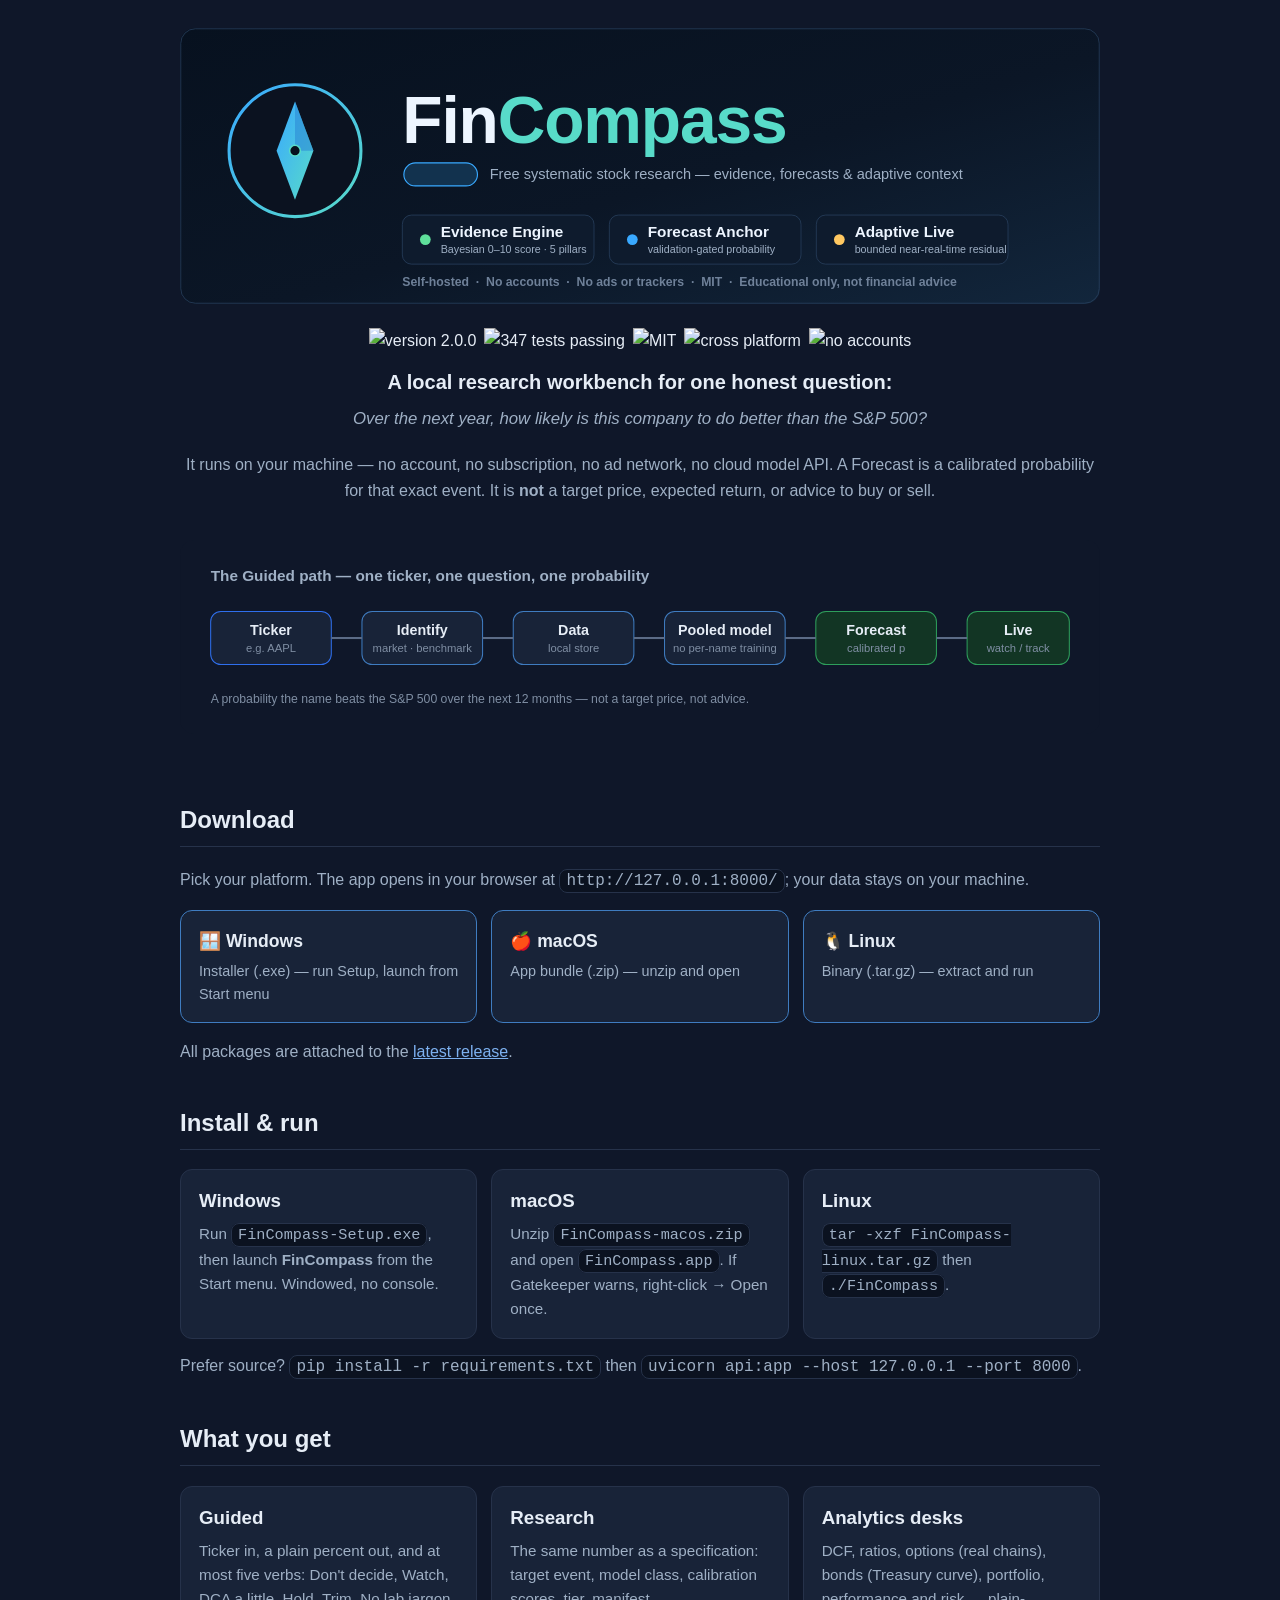
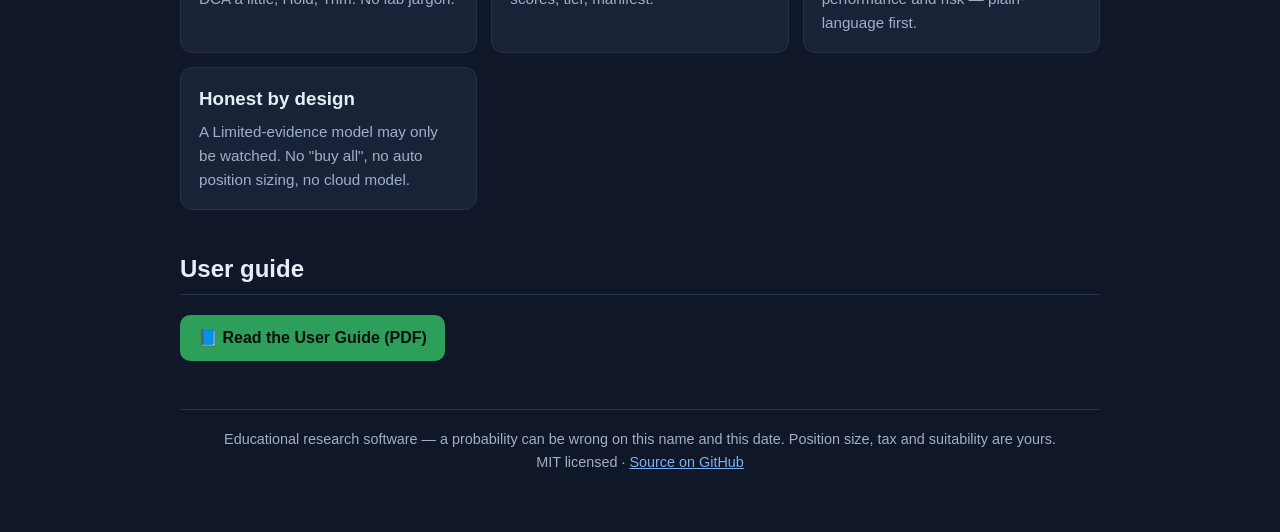
==== site/index.html @ 32023043 "build: GitHub Pages landing page and release-asset publishing - Add site/ landing page (banner, pipe" ====
<!doctype html>
<html lang="en">
<head>
<meta charset="utf-8">
<meta name="viewport" content="width=device-width, initial-scale=1">
<title>FinCompass — free, local systematic stock research</title>
<meta name="description" content="A local research workbench that answers one honest question: over the next year, how likely is this company to beat the S&P 500? No account, no cloud, no advice.">
<style>
  :root { --bg:#0f1729; --panel:#182338; --ink:#e6edf6; --muted:#9fb0c5; --line:#26324a; --blue:#3f7cc0; --green:#2e9e5b; }
  * { box-sizing: border-box; }
  body { margin:0; background:var(--bg); color:var(--ink); font:16px/1.6 "Segoe UI",Helvetica,Arial,sans-serif; }
  a { color:#7db1f0; }
  .wrap { max-width:960px; margin:0 auto; padding:28px 20px 64px; }
  header img { width:100%; height:auto; border-radius:14px; }
  .badges { display:flex; flex-wrap:wrap; gap:8px; justify-content:center; margin:16px 0; }
  .badges img { height:22px; }
  .tag { text-align:center; color:var(--muted); font-size:1.05em; margin:8px 0 20px; }
  .lead { text-align:center; font-size:1.25em; font-weight:600; margin:6px 0; }
  h2 { border-bottom:1px solid var(--line); padding-bottom:6px; margin-top:40px; }
  .grid { display:grid; grid-template-columns:repeat(auto-fit,minmax(230px,1fr)); gap:14px; }
  .card { background:var(--panel); border:1px solid var(--line); border-radius:12px; padding:16px 18px; }
  .card h3 { margin:0 0 6px; }
  .card p { margin:0; color:var(--muted); font-size:0.95em; }
  .dl { display:flex; flex-wrap:wrap; gap:14px; margin:16px 0; }
  .dl a { flex:1 1 220px; text-decoration:none; background:var(--panel); border:1px solid var(--blue); border-radius:12px; padding:16px 18px; color:var(--ink); transition:.15s; }
  .dl a:hover { border-color:#5b9be6; transform:translateY(-1px); }
  .dl .os { font-weight:700; font-size:1.1em; }
  .dl .note { color:var(--muted); font-size:0.9em; display:block; margin-top:4px; }
  code, pre { background:#0b1220; border:1px solid var(--line); border-radius:8px; }
  code { padding:2px 6px; }
  pre { padding:14px 16px; overflow-x:auto; }
  .muted { color:var(--muted); }
  .cta { display:inline-block; background:var(--green); color:#04120a; font-weight:700; padding:10px 18px; border-radius:10px; text-decoration:none; }
  footer { margin-top:48px; border-top:1px solid var(--line); padding-top:18px; color:var(--muted); font-size:0.9em; text-align:center; }
</style>
</head>
<body>
<div class="wrap">
  <header>
    <img src="assets/banner.svg" alt="FinCompass — free systematic stock research">
  </header>

  <div class="badges">
    <img src="https://img.shields.io/badge/version-2.0.0-2f6fed" alt="version 2.0.0">
    <img src="https://img.shields.io/badge/tests-347%20passing-2e9e5b" alt="347 tests passing">
    <img src="https://img.shields.io/badge/license-MIT-58dbc9" alt="MIT">
    <img src="https://img.shields.io/badge/platform-Windows%20%7C%20macOS%20%7C%20Linux-9fb0c5" alt="cross platform">
    <img src="https://img.shields.io/badge/accounts-none-5fe09b" alt="no accounts">
  </div>

  <p class="lead">A local research workbench for one honest question:</p>
  <p class="tag"><em>Over the next year, how likely is this company to do better than the S&amp;P 500?</em></p>

  <p class="muted" style="text-align:center">It runs on your machine — no account, no subscription, no ad network, no cloud model API. A Forecast is a calibrated probability for that exact event. It is <strong>not</strong> a target price, expected return, or advice to buy or sell.</p>

  <img src="assets/pipeline.svg" alt="Guided path: ticker to forecast to live" style="width:100%;height:auto;margin:20px 0">

  <h2 id="download">Download</h2>
  <p class="muted">Pick your platform. The app opens in your browser at <code>http://127.0.0.1:8000/</code>; your data stays on your machine.</p>
  <div class="dl">
    <a href="https://github.com/rajeevyadav/fincompass/releases/latest">
      <span class="os">🪟 Windows</span><span class="note">Installer (.exe) — run Setup, launch from Start menu</span>
    </a>
    <a href="https://github.com/rajeevyadav/fincompass/releases/latest">
      <span class="os">🍎 macOS</span><span class="note">App bundle (.zip) — unzip and open</span>
    </a>
    <a href="https://github.com/rajeevyadav/fincompass/releases/latest">
      <span class="os">🐧 Linux</span><span class="note">Binary (.tar.gz) — extract and run</span>
    </a>
  </div>
  <p class="muted">All packages are attached to the <a href="https://github.com/rajeevyadav/fincompass/releases/latest">latest release</a>.</p>

  <h2 id="install">Install &amp; run</h2>
  <div class="grid">
    <div class="card"><h3>Windows</h3><p>Run <code>FinCompass-Setup.exe</code>, then launch <strong>FinCompass</strong> from the Start menu. Windowed, no console.</p></div>
    <div class="card"><h3>macOS</h3><p>Unzip <code>FinCompass-macos.zip</code> and open <code>FinCompass.app</code>. If Gatekeeper warns, right-click → Open once.</p></div>
    <div class="card"><h3>Linux</h3><p><code>tar -xzf FinCompass-linux.tar.gz</code> then <code>./FinCompass</code>.</p></div>
  </div>
  <p class="muted" style="margin-top:14px">Prefer source? <code>pip install -r requirements.txt</code> then <code>uvicorn api:app --host 127.0.0.1 --port 8000</code>.</p>

  <h2 id="what">What you get</h2>
  <div class="grid">
    <div class="card"><h3>Guided</h3><p>Ticker in, a plain percent out, and at most five verbs: Don't decide, Watch, DCA a little, Hold, Trim. No lab jargon.</p></div>
    <div class="card"><h3>Research</h3><p>The same number as a specification: target event, model class, calibration scores, tier, manifest.</p></div>
    <div class="card"><h3>Analytics desks</h3><p>DCF, ratios, options (real chains), bonds (Treasury curve), portfolio, performance and risk — plain-language first.</p></div>
    <div class="card"><h3>Honest by design</h3><p>A Limited-evidence model may only be watched. No "buy all", no auto position sizing, no cloud model.</p></div>
  </div>

  <h2 id="guide">User guide</h2>
  <p><a class="cta" href="https://github.com/rajeevyadav/fincompass/blob/main/docs/FinCompass-User-Guide.pdf">📘 Read the User Guide (PDF)</a></p>

  <footer>
    Educational research software — a probability can be wrong on this name and this date. Position size, tax and suitability are yours.
    <br>MIT licensed · <a href="https://github.com/rajeevyadav/fincompass">Source on GitHub</a>
  </footer>
</div>
</body>
</html>
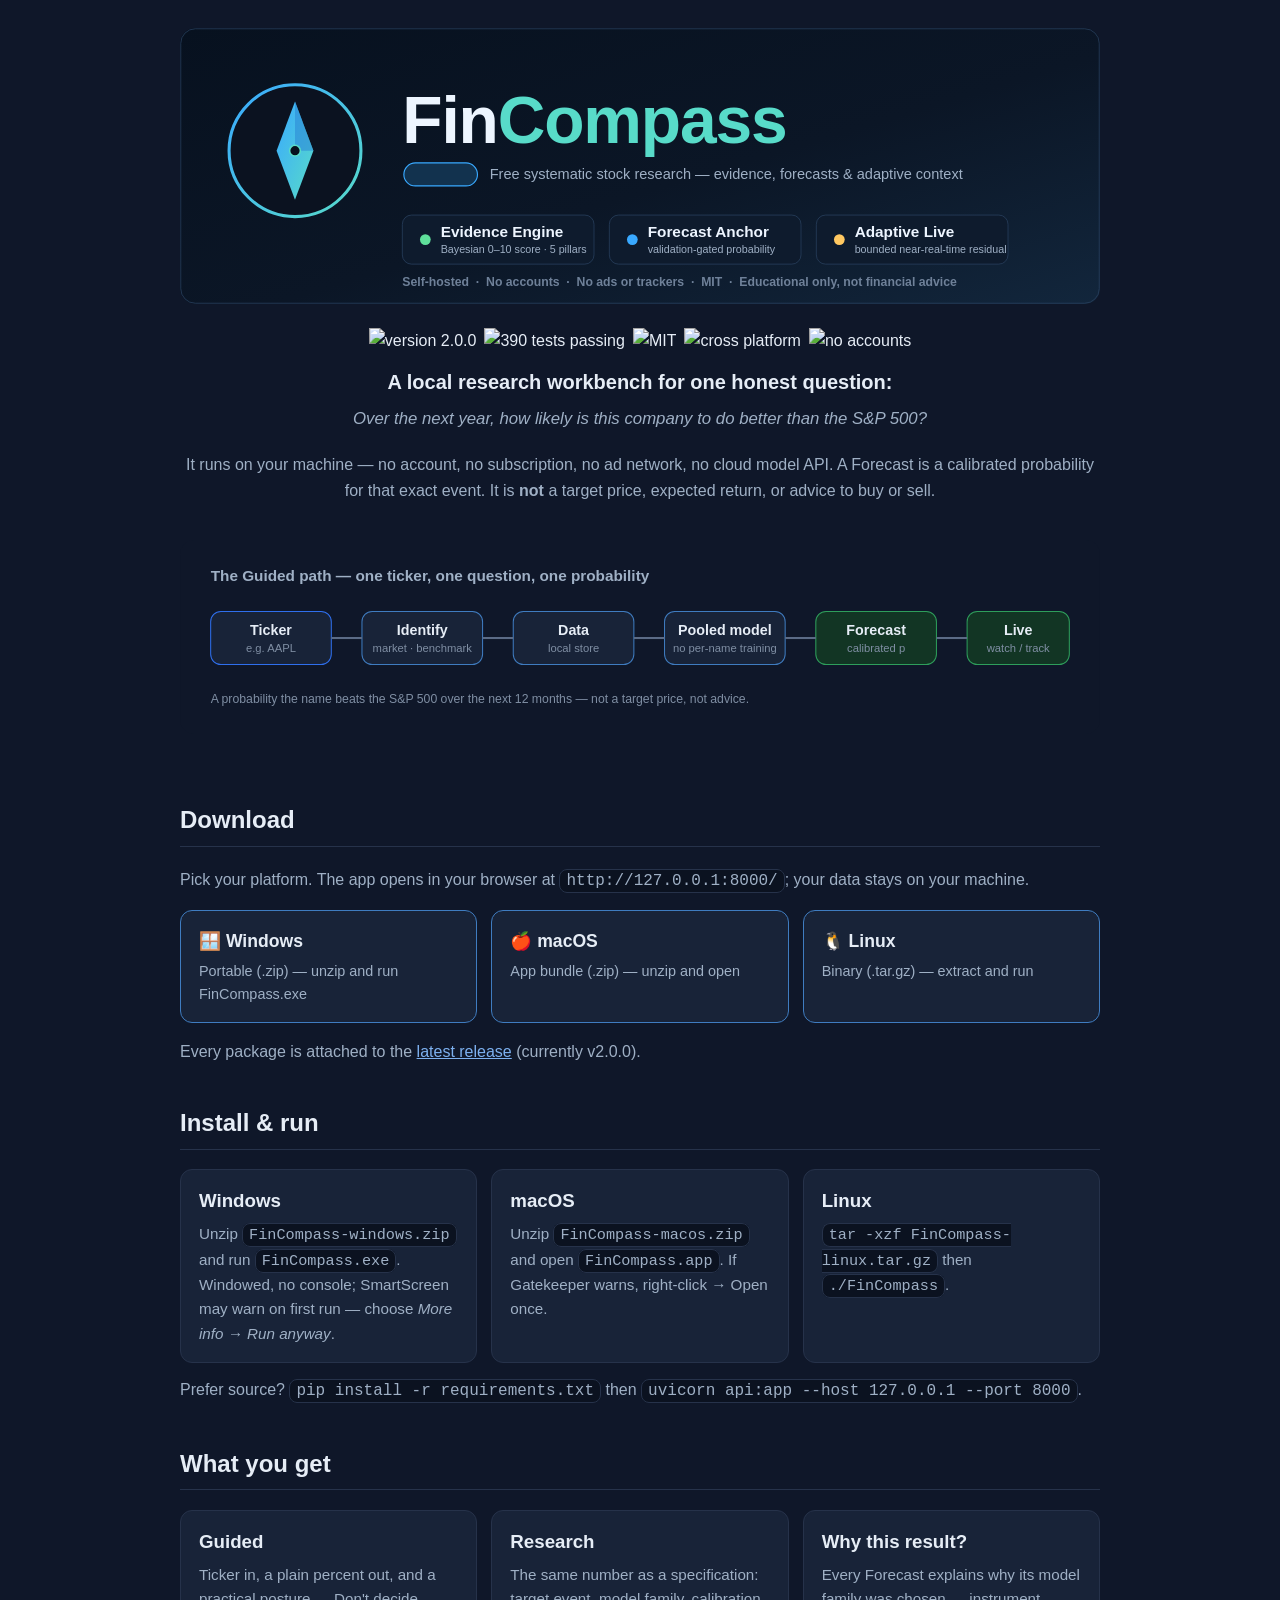
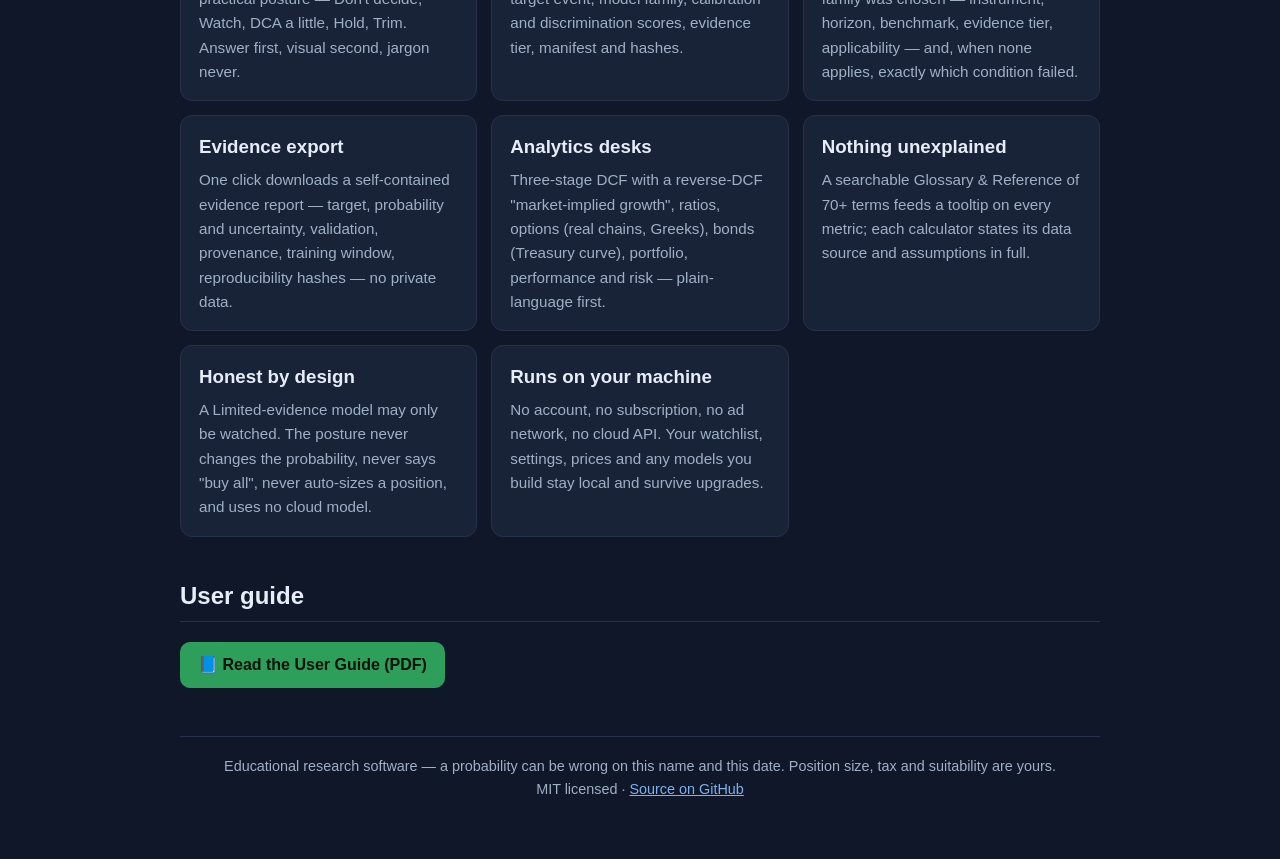
==== commit b4cb9dc6: "docs: refresh landing page for 2.0.0 — new capabilities, direct per-OS download links Reflects the c" ====
--- a/site/index.html
+++ b/site/index.html
@@ -42,7 +42,7 @@
 
   <div class="badges">
     <img src="https://img.shields.io/badge/version-2.0.0-2f6fed" alt="version 2.0.0">
-    <img src="https://img.shields.io/badge/tests-347%20passing-2e9e5b" alt="347 tests passing">
+    <img src="https://img.shields.io/badge/tests-390%20passing-2e9e5b" alt="390 tests passing">
     <img src="https://img.shields.io/badge/license-MIT-58dbc9" alt="MIT">
     <img src="https://img.shields.io/badge/platform-Windows%20%7C%20macOS%20%7C%20Linux-9fb0c5" alt="cross platform">
     <img src="https://img.shields.io/badge/accounts-none-5fe09b" alt="no accounts">
@@ -58,21 +58,21 @@
   <h2 id="download">Download</h2>
   <p class="muted">Pick your platform. The app opens in your browser at <code>http://127.0.0.1:8000/</code>; your data stays on your machine.</p>
   <div class="dl">
-    <a href="https://github.com/rajeevyadav/fincompass/releases/latest">
-      <span class="os">🪟 Windows</span><span class="note">Installer (.exe) — run Setup, launch from Start menu</span>
+    <a href="https://github.com/rajeevyadav/fincompass/releases/latest/download/FinCompass-windows.zip">
+      <span class="os">🪟 Windows</span><span class="note">Portable (.zip) — unzip and run FinCompass.exe</span>
     </a>
-    <a href="https://github.com/rajeevyadav/fincompass/releases/latest">
+    <a href="https://github.com/rajeevyadav/fincompass/releases/latest/download/FinCompass-macos.zip">
       <span class="os">🍎 macOS</span><span class="note">App bundle (.zip) — unzip and open</span>
     </a>
-    <a href="https://github.com/rajeevyadav/fincompass/releases/latest">
+    <a href="https://github.com/rajeevyadav/fincompass/releases/latest/download/FinCompass-linux.tar.gz">
       <span class="os">🐧 Linux</span><span class="note">Binary (.tar.gz) — extract and run</span>
     </a>
   </div>
-  <p class="muted">All packages are attached to the <a href="https://github.com/rajeevyadav/fincompass/releases/latest">latest release</a>.</p>
+  <p class="muted">Every package is attached to the <a href="https://github.com/rajeevyadav/fincompass/releases/latest">latest release</a> (currently v2.0.0).</p>
 
   <h2 id="install">Install &amp; run</h2>
   <div class="grid">
-    <div class="card"><h3>Windows</h3><p>Run <code>FinCompass-Setup.exe</code>, then launch <strong>FinCompass</strong> from the Start menu. Windowed, no console.</p></div>
+    <div class="card"><h3>Windows</h3><p>Unzip <code>FinCompass-windows.zip</code> and run <code>FinCompass.exe</code>. Windowed, no console; SmartScreen may warn on first run — choose <em>More info → Run anyway</em>.</p></div>
     <div class="card"><h3>macOS</h3><p>Unzip <code>FinCompass-macos.zip</code> and open <code>FinCompass.app</code>. If Gatekeeper warns, right-click → Open once.</p></div>
     <div class="card"><h3>Linux</h3><p><code>tar -xzf FinCompass-linux.tar.gz</code> then <code>./FinCompass</code>.</p></div>
   </div>
@@ -80,10 +80,14 @@
 
   <h2 id="what">What you get</h2>
   <div class="grid">
-    <div class="card"><h3>Guided</h3><p>Ticker in, a plain percent out, and at most five verbs: Don't decide, Watch, DCA a little, Hold, Trim. No lab jargon.</p></div>
-    <div class="card"><h3>Research</h3><p>The same number as a specification: target event, model class, calibration scores, tier, manifest.</p></div>
-    <div class="card"><h3>Analytics desks</h3><p>DCF, ratios, options (real chains), bonds (Treasury curve), portfolio, performance and risk — plain-language first.</p></div>
-    <div class="card"><h3>Honest by design</h3><p>A Limited-evidence model may only be watched. No "buy all", no auto position sizing, no cloud model.</p></div>
+    <div class="card"><h3>Guided</h3><p>Ticker in, a plain percent out, and a practical posture — Don't decide, Watch, DCA a little, Hold, Trim. Answer first, visual second, jargon never.</p></div>
+    <div class="card"><h3>Research</h3><p>The same number as a specification: target event, model family, calibration and discrimination scores, evidence tier, manifest and hashes.</p></div>
+    <div class="card"><h3>Why this result?</h3><p>Every Forecast explains why its model family was chosen — instrument, horizon, benchmark, evidence tier, applicability — and, when none applies, exactly which condition failed.</p></div>
+    <div class="card"><h3>Evidence export</h3><p>One click downloads a self-contained evidence report — target, probability and uncertainty, validation, provenance, training window, reproducibility hashes — no private data.</p></div>
+    <div class="card"><h3>Analytics desks</h3><p>Three-stage DCF with a reverse-DCF "market-implied growth", ratios, options (real chains, Greeks), bonds (Treasury curve), portfolio, performance and risk — plain-language first.</p></div>
+    <div class="card"><h3>Nothing unexplained</h3><p>A searchable Glossary &amp; Reference of 70+ terms feeds a tooltip on every metric; each calculator states its data source and assumptions in full.</p></div>
+    <div class="card"><h3>Honest by design</h3><p>A Limited-evidence model may only be watched. The posture never changes the probability, never says "buy all", never auto-sizes a position, and uses no cloud model.</p></div>
+    <div class="card"><h3>Runs on your machine</h3><p>No account, no subscription, no ad network, no cloud API. Your watchlist, settings, prices and any models you build stay local and survive upgrades.</p></div>
   </div>
 
   <h2 id="guide">User guide</h2>
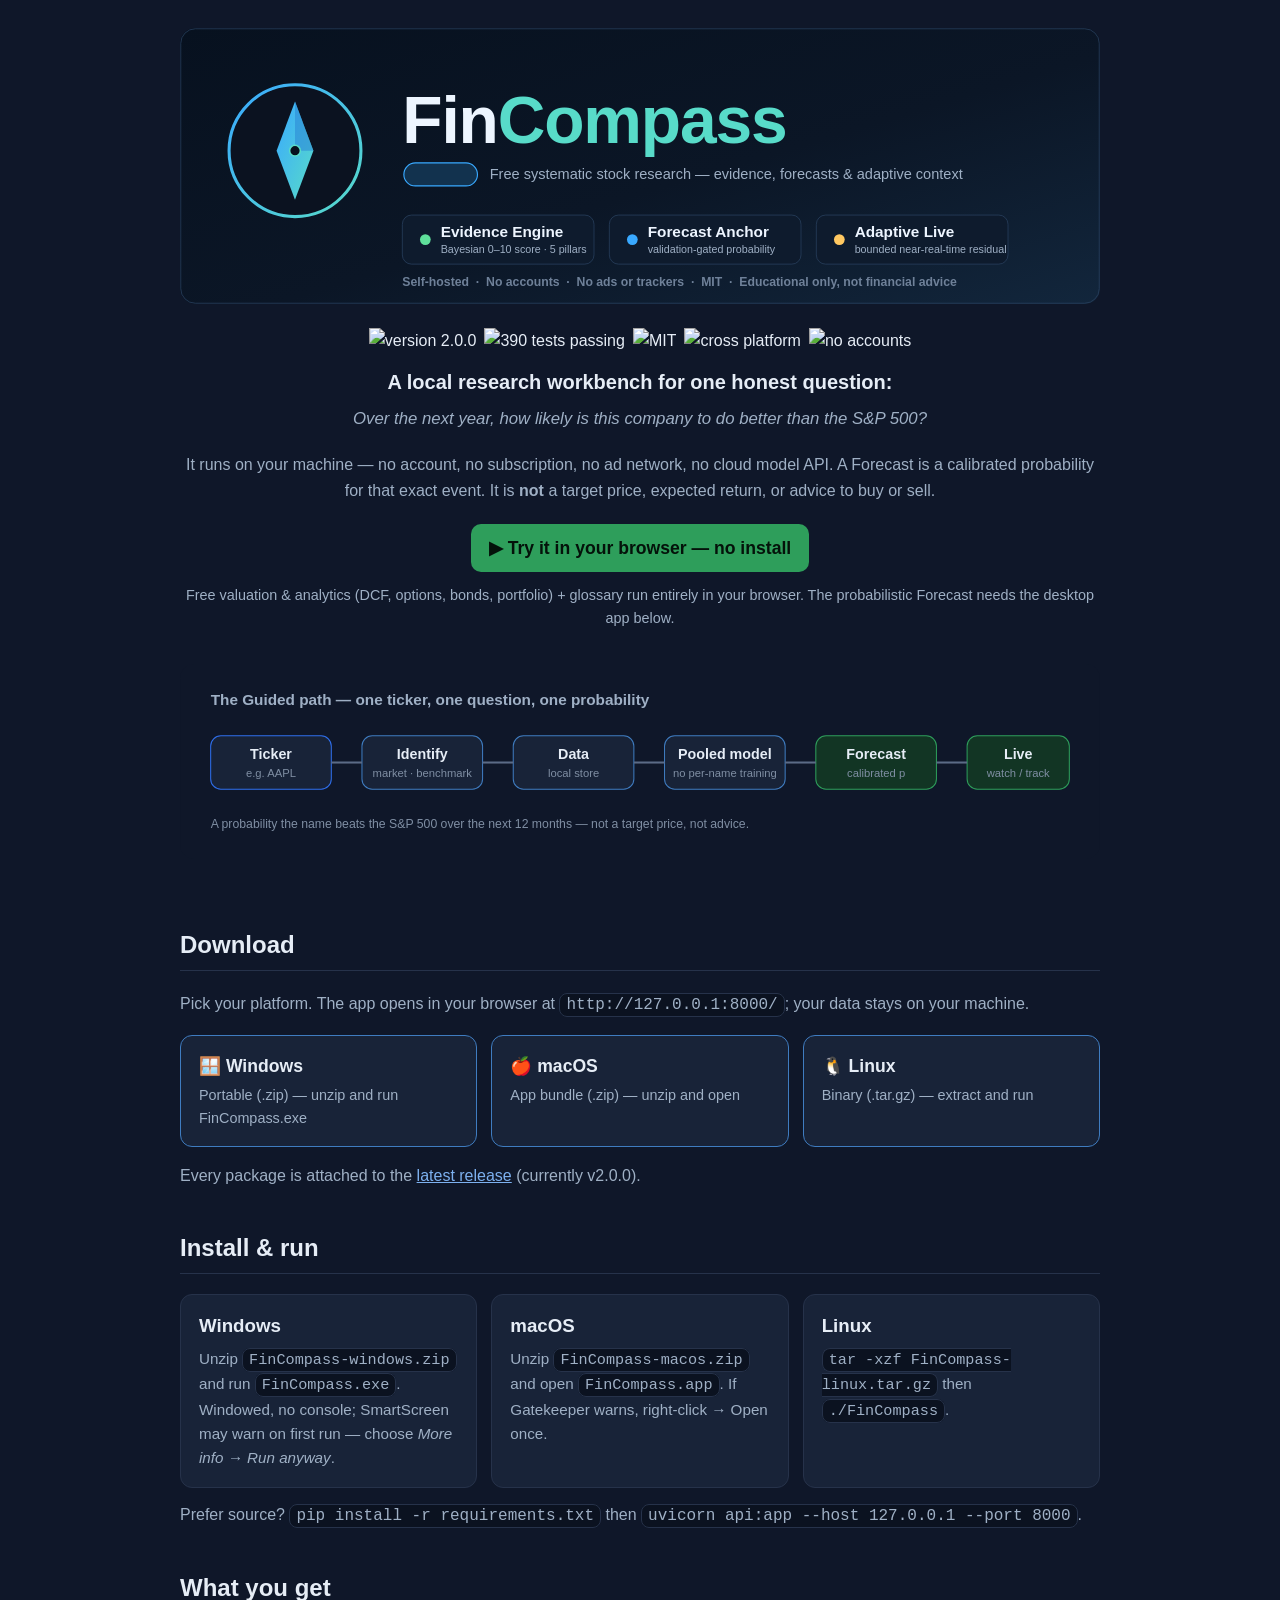
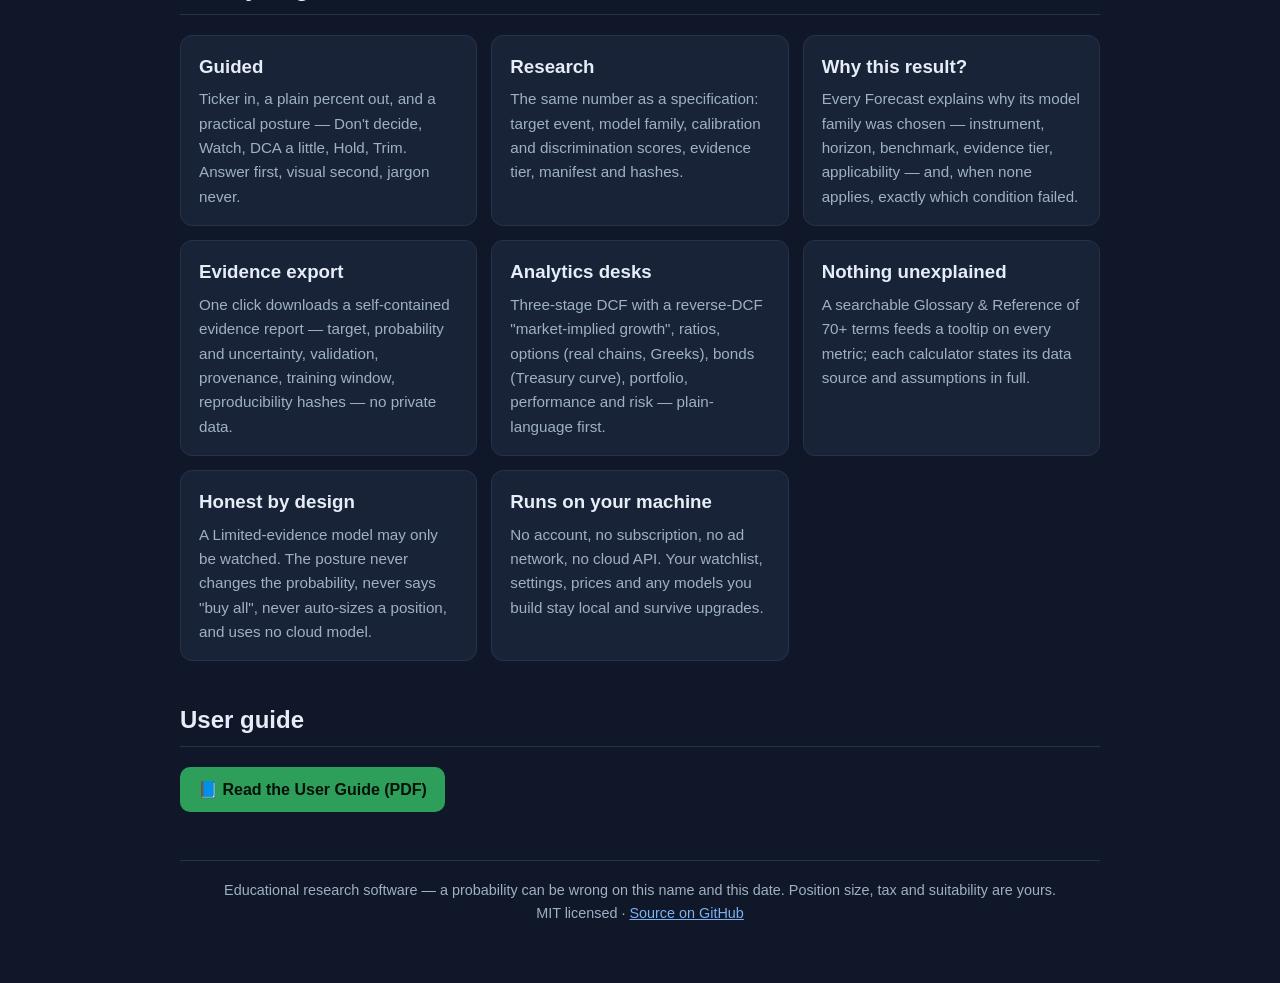
==== commit e869d485: "feat: free in-browser analytics app (Phase 1) — no install, no server Adds web/, a self-contained st" ====
--- a/site/index.html
+++ b/site/index.html
@@ -53,6 +53,9 @@
 
   <p class="muted" style="text-align:center">It runs on your machine — no account, no subscription, no ad network, no cloud model API. A Forecast is a calibrated probability for that exact event. It is <strong>not</strong> a target price, expected return, or advice to buy or sell.</p>
 
+  <p style="text-align:center;margin:20px 0"><a class="cta" href="app/" style="font-size:1.1em">▶ Try it in your browser — no install</a></p>
+  <p class="muted" style="text-align:center;font-size:.9em;margin-top:-8px">Free valuation &amp; analytics (DCF, options, bonds, portfolio) + glossary run entirely in your browser. The probabilistic Forecast needs the desktop app below.</p>
+
   <img src="assets/pipeline.svg" alt="Guided path: ticker to forecast to live" style="width:100%;height:auto;margin:20px 0">
 
   <h2 id="download">Download</h2>
@@ -91,7 +94,7 @@
   </div>
 
   <h2 id="guide">User guide</h2>
-  <p><a class="cta" href="https://github.com/rajeevyadav/fincompass/blob/main/docs/FinCompass-User-Guide.pdf">📘 Read the User Guide (PDF)</a></p>
+  <p><a class="cta" href="https://github.com/rajeevyadav/fincompass/raw/main/docs/FinCompass-User-Guide.pdf">📘 Read the User Guide (PDF)</a></p>
 
   <footer>
     Educational research software — a probability can be wrong on this name and this date. Position size, tax and suitability are yours.
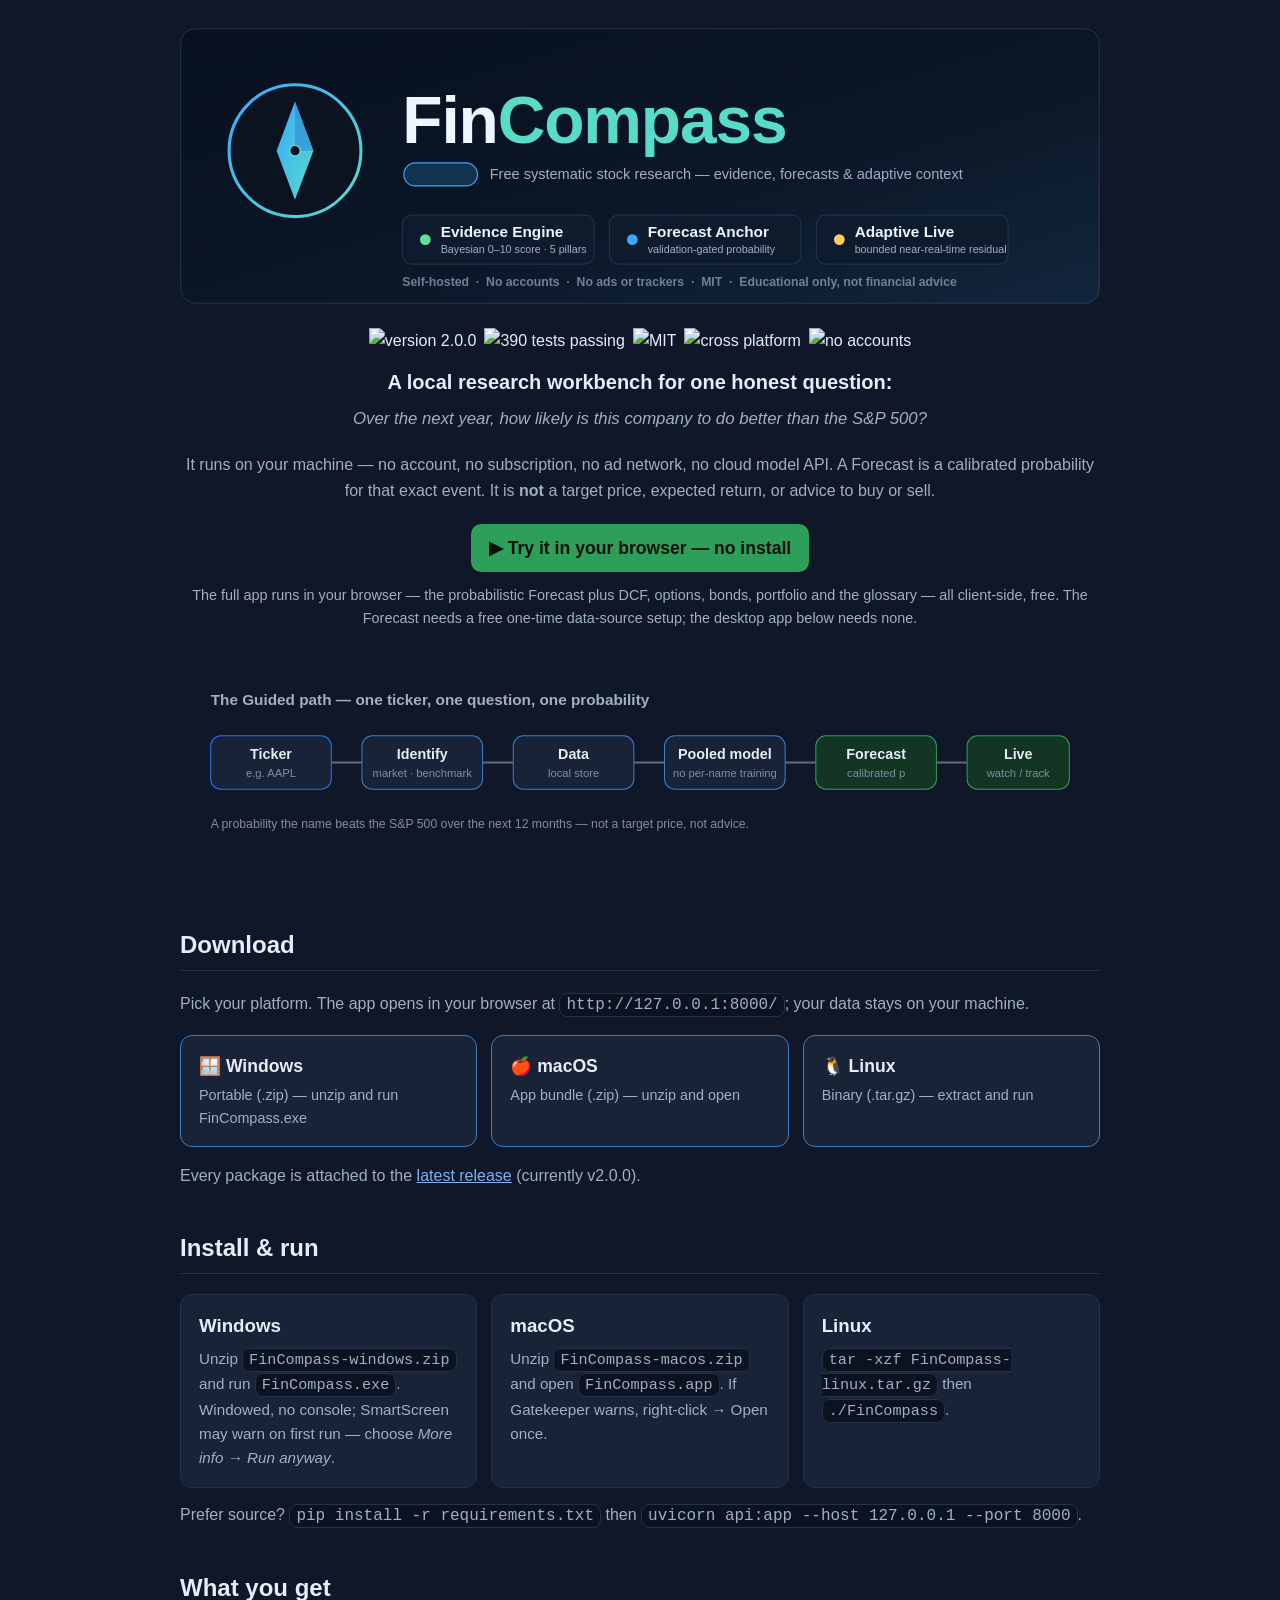
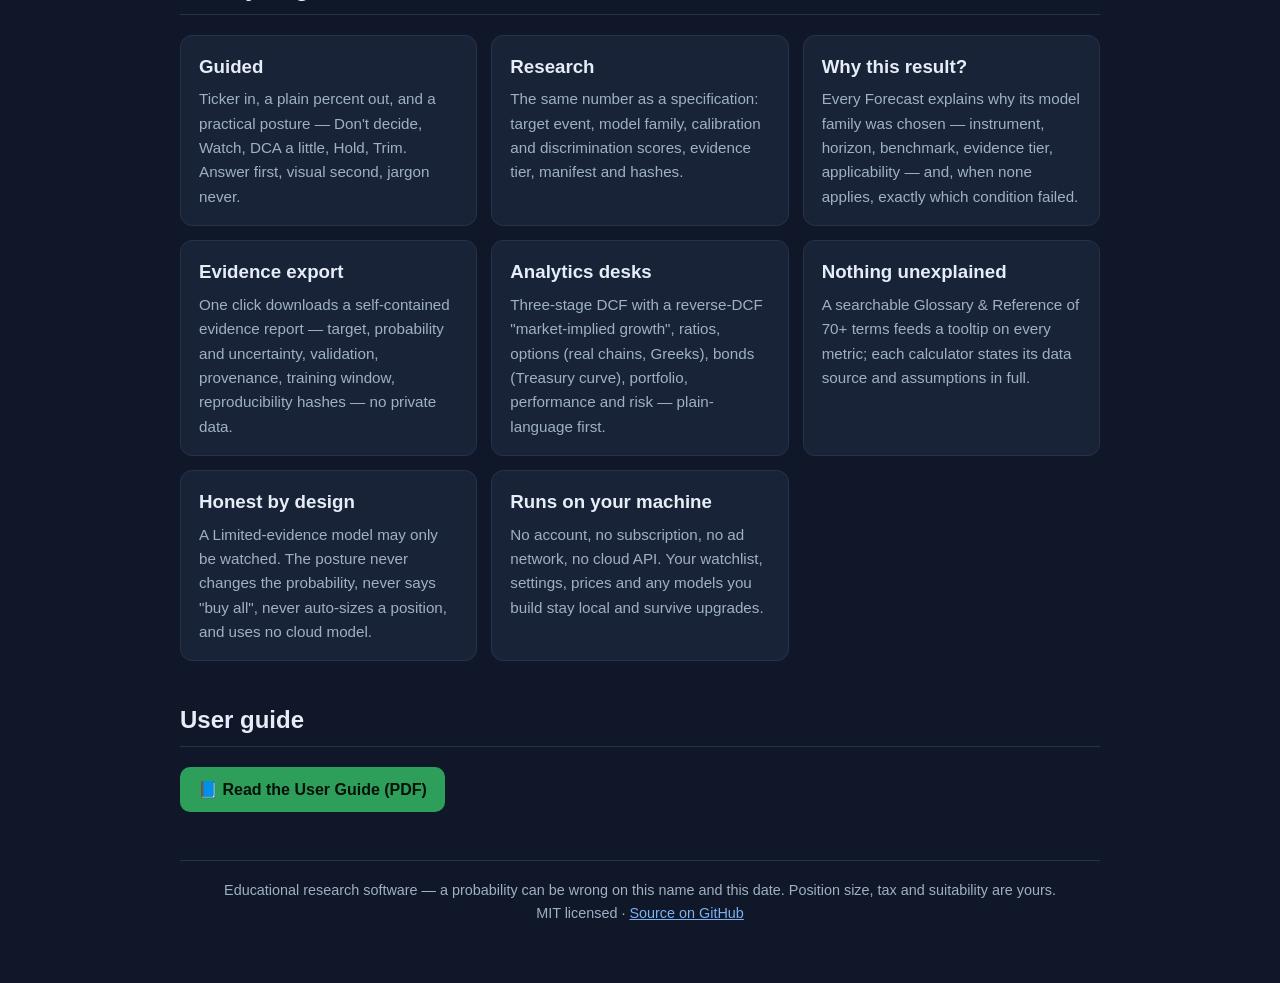
==== commit 68830710: "feat(web): in-browser probabilistic Forecast (Phase 2) — free, no install The full app now runs in t" ====
--- a/site/index.html
+++ b/site/index.html
@@ -54,7 +54,7 @@
   <p class="muted" style="text-align:center">It runs on your machine — no account, no subscription, no ad network, no cloud model API. A Forecast is a calibrated probability for that exact event. It is <strong>not</strong> a target price, expected return, or advice to buy or sell.</p>
 
   <p style="text-align:center;margin:20px 0"><a class="cta" href="app/" style="font-size:1.1em">▶ Try it in your browser — no install</a></p>
-  <p class="muted" style="text-align:center;font-size:.9em;margin-top:-8px">Free valuation &amp; analytics (DCF, options, bonds, portfolio) + glossary run entirely in your browser. The probabilistic Forecast needs the desktop app below.</p>
+  <p class="muted" style="text-align:center;font-size:.9em;margin-top:-8px">The full app runs in your browser — the probabilistic Forecast plus DCF, options, bonds, portfolio and the glossary — all client-side, free. The Forecast needs a free one-time data-source setup; the desktop app below needs none.</p>
 
   <img src="assets/pipeline.svg" alt="Guided path: ticker to forecast to live" style="width:100%;height:auto;margin:20px 0">
 
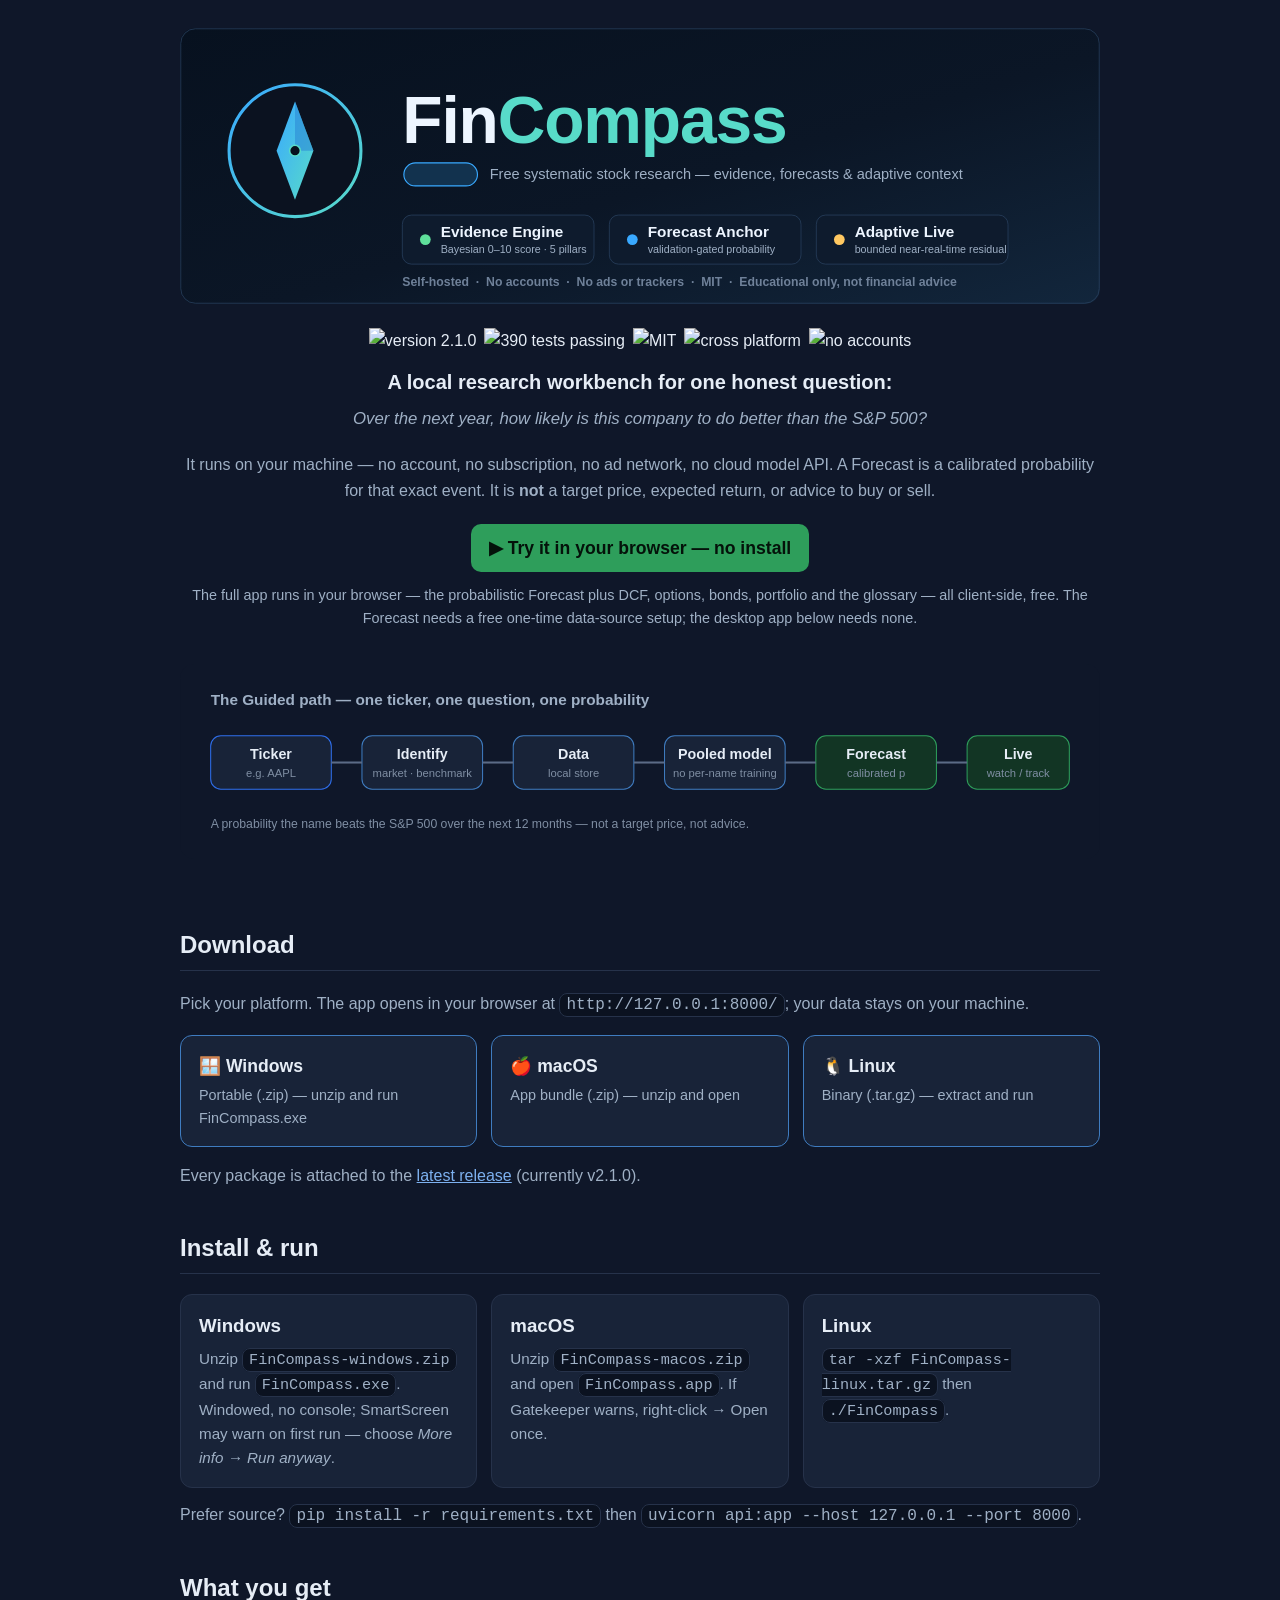
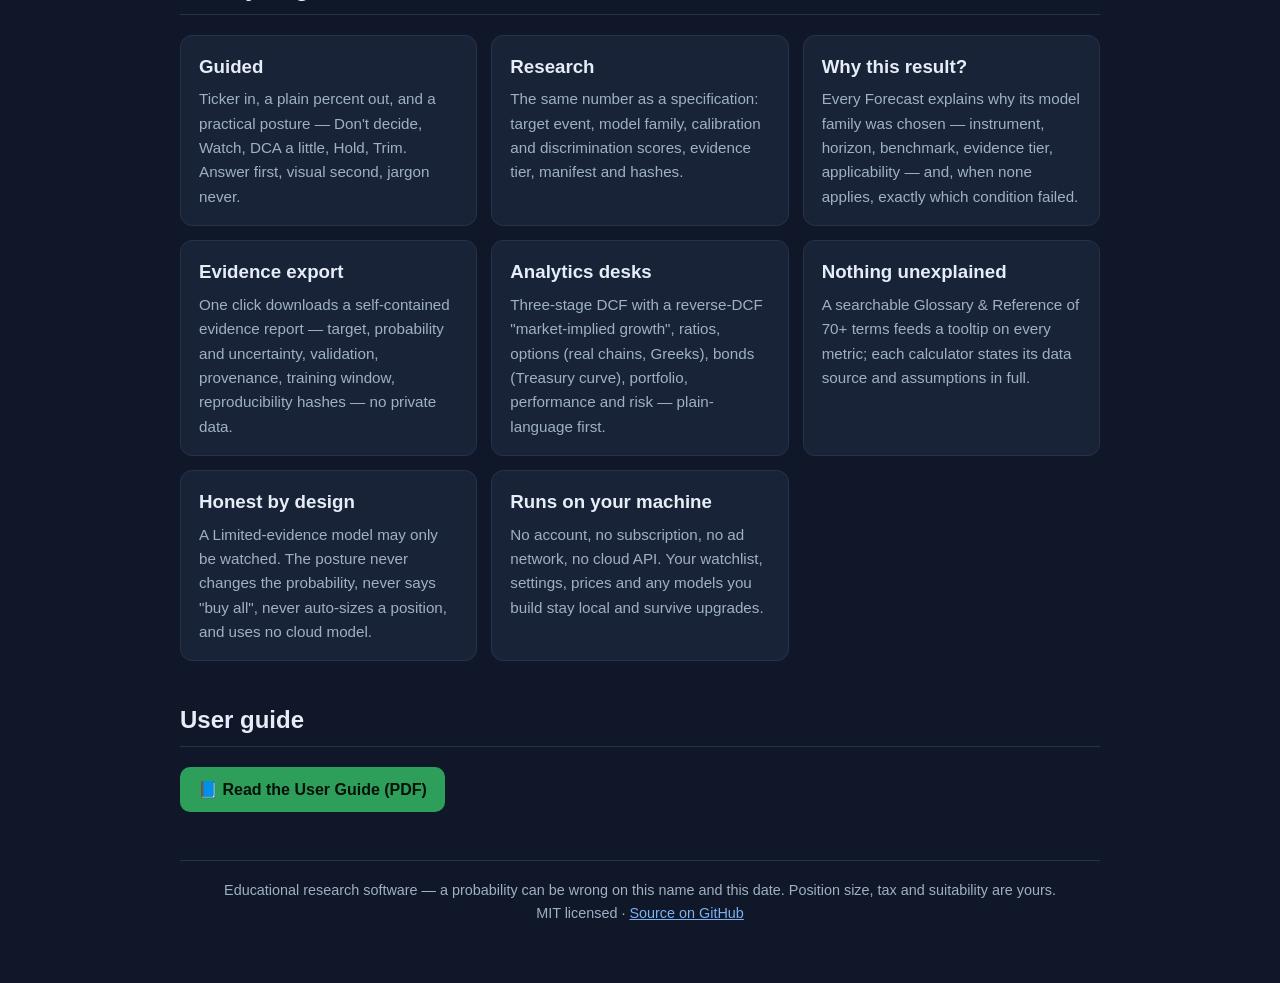
==== commit 4084e408: "fix: bump landing-page version to 2.1.0" ====
--- a/site/index.html
+++ b/site/index.html
@@ -41,7 +41,7 @@
   </header>
 
   <div class="badges">
-    <img src="https://img.shields.io/badge/version-2.0.0-2f6fed" alt="version 2.0.0">
+    <img src="https://img.shields.io/badge/version-2.1.0-2f6fed" alt="version 2.1.0">
     <img src="https://img.shields.io/badge/tests-390%20passing-2e9e5b" alt="390 tests passing">
     <img src="https://img.shields.io/badge/license-MIT-58dbc9" alt="MIT">
     <img src="https://img.shields.io/badge/platform-Windows%20%7C%20macOS%20%7C%20Linux-9fb0c5" alt="cross platform">
@@ -71,7 +71,7 @@
       <span class="os">🐧 Linux</span><span class="note">Binary (.tar.gz) — extract and run</span>
     </a>
   </div>
-  <p class="muted">Every package is attached to the <a href="https://github.com/rajeevyadav/fincompass/releases/latest">latest release</a> (currently v2.0.0).</p>
+  <p class="muted">Every package is attached to the <a href="https://github.com/rajeevyadav/fincompass/releases/latest">latest release</a> (currently v2.1.0).</p>
 
   <h2 id="install">Install &amp; run</h2>
   <div class="grid">
